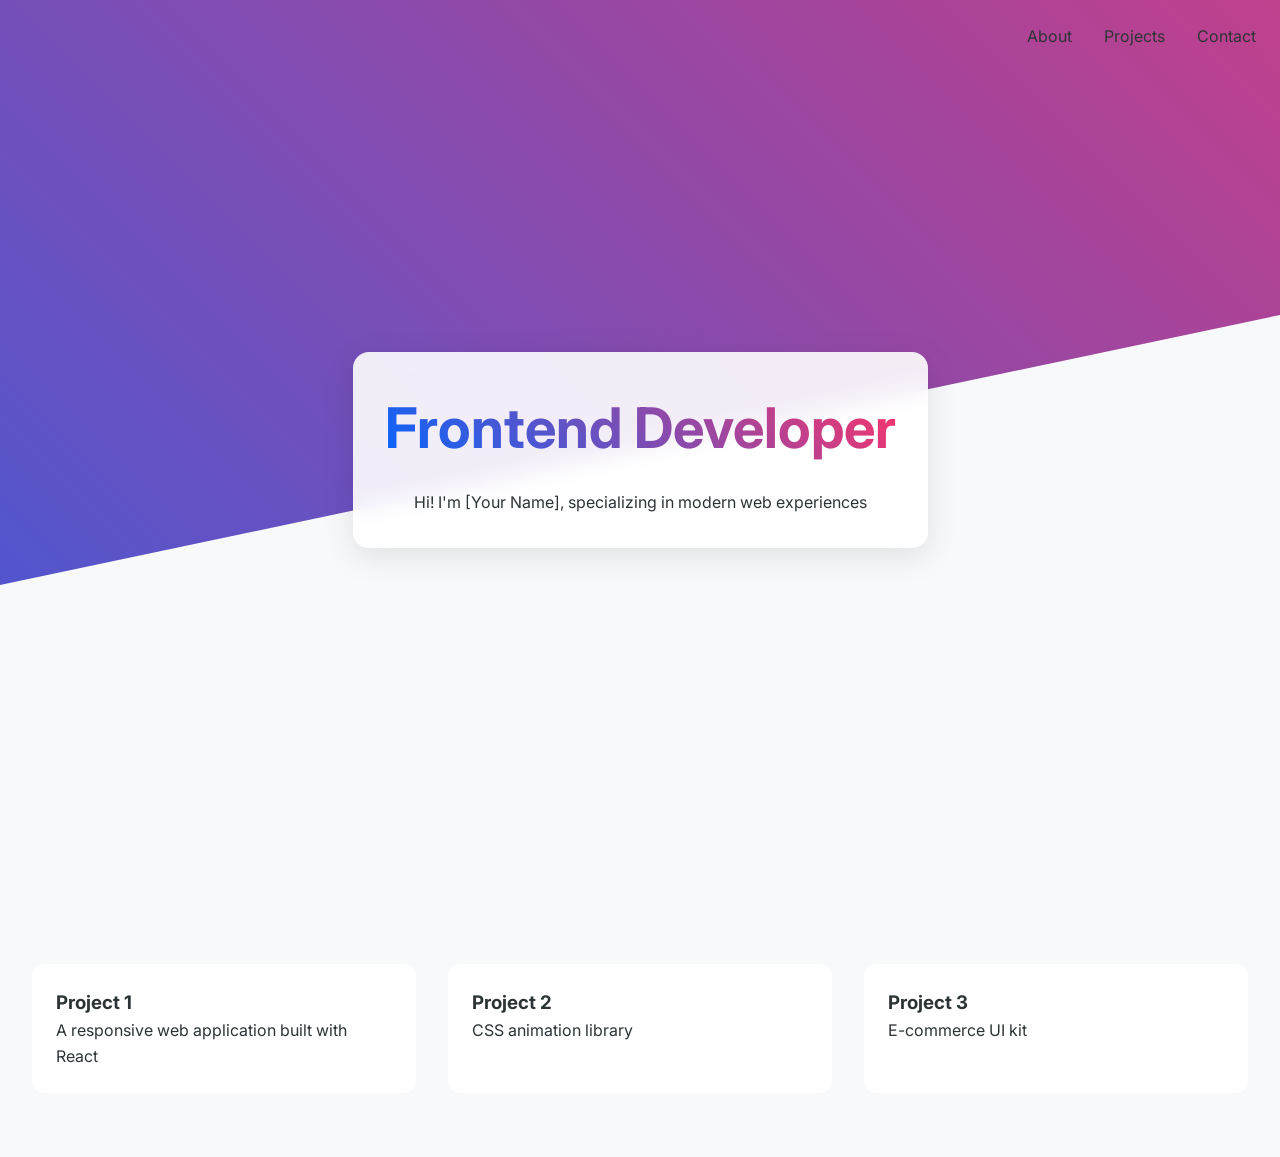
==== index.html @ eced7501 "feat: initial branch commit" ====
<!DOCTYPE html>
<html lang="en">
<head>
    <meta charset="UTF-8">
    <meta name="viewport" content="width=device-width, initial-scale=1.0">
    <title>Your Name | Frontend Developer</title>
    <link rel="preconnect" href="https://fonts.googleapis.com">
    <link rel="preconnect" href="https://fonts.gstatic.com" crossorigin>
    <link href="https://fonts.googleapis.com/css2?family=Inter:wght@400;600;800&display=swap" rel="stylesheet">
    <style>
        /* Custom Properties */
        :root {
            --primary: #0066ff;
            --secondary: #ff3366;
            --background: #f8f9fa;
            --text: #2d3436;
        }

        * {
            margin: 0;
            padding: 0;
            box-sizing: border-box;
        }

        body {
            font-family: 'Inter', sans-serif;
            line-height: 1.6;
            background: var(--background);
            color: var(--text);
            overflow-x: hidden;
        }

        /* Hero Section with Geometric Background */
        .hero {
            height: 100vh;
            display: flex;
            align-items: center;
            justify-content: center;
            position: relative;
            overflow: hidden;
        }

        .hero::before {
            content: '';
            position: absolute;
            width: 200%;
            height: 200%;
            background: linear-gradient(
                45deg,
                var(--primary),
                var(--secondary)
            );
            clip-path: polygon(0 0, 100% 0, 100% 35%, 0 65%);
            z-index: -1;
            animation: rotate 20s linear infinite;
        }

        .hero-content {
            text-align: center;
            padding: 2rem;
            background: rgba(255, 255, 255, 0.9);
            border-radius: 16px;
            backdrop-filter: blur(10px);
            box-shadow: 0 8px 32px rgba(0, 0, 0, 0.1);
            max-width: 600px;
            margin: 0 1rem;
        }

        h1 {
            font-size: 3.5rem;
            margin-bottom: 1rem;
            background: linear-gradient(45deg, var(--primary), var(--secondary));
            -webkit-background-clip: text;
            -webkit-text-fill-color: transparent;
        }

        /* Projects Grid */
        .projects {
            display: grid;
            grid-template-columns: repeat(auto-fit, minmax(300px, 1fr));
            gap: 2rem;
            padding: 4rem 2rem;
        }

        .project-card {
            background: white;
            border-radius: 12px;
            padding: 1.5rem;
            transition: transform 0.3s ease;
            cursor: pointer;
        }

        .project-card:hover {
            transform: translateY(-5px);
        }

        /* Animated Navigation */
        .nav {
            position: fixed;
            top: 0;
            width: 100%;
            padding: 1.5rem;
            display: flex;
            justify-content: flex-end;
            gap: 2rem;
        }

        .nav a {
            text-decoration: none;
            color: var(--text);
            position: relative;
        }

        .nav a::after {
            content: '';
            position: absolute;
            bottom: -5px;
            left: 0;
            width: 0;
            height: 2px;
            background: var(--primary);
            transition: width 0.3s ease;
        }

        .nav a:hover::after {
            width: 100%;
        }

        @keyframes rotate {
            from { transform: rotate(0deg); }
            to { transform: rotate(360deg); }
        }

        /* Responsive Design */
        @media (max-width: 768px) {
            h1 {
                font-size: 2.5rem;
            }
            
            .projects {
                grid-template-columns: 1fr;
            }
        }
    </style>
</head>
<body>
    <nav class="nav">
        <a href="#about">About</a>
        <a href="#projects">Projects</a>
        <a href="#contact">Contact</a>
    </nav>

    <section class="hero">
        <div class="hero-content">
            <h1>Frontend Developer</h1>
            <p>Hi! I'm [Your Name], specializing in modern web experiences</p>
        </div>
    </section>

    <section id="projects" class="projects">
        <div class="project-card">
            <h3>Project 1</h3>
            <p>A responsive web application built with React</p>
        </div>
        <div class="project-card">
            <h3>Project 2</h3>
            <p>CSS animation library</p>
        </div>
        <div class="project-card">
            <h3>Project 3</h3>
            <p>E-commerce UI kit</p>
        </div>
    </section>

    <script>
        // Add smooth scrolling
        document.querySelectorAll('a[href^="#"]').forEach(anchor => {
            anchor.addEventListener('click', function (e) {
                e.preventDefault();
                document.querySelector(this.getAttribute('href')).scrollIntoView({
                    behavior: 'smooth'
                });
            });
        });

        // Add intersection observer for animation
        const observer = new IntersectionObserver((entries) => {
            entries.forEach(entry => {
                if(entry.isIntersecting) {
                    entry.target.style.opacity = 1;
                    entry.target.style.transform = 'translateY(0)';
                }
            });
        });

        document.querySelectorAll('.project-card').forEach((card) => {
            card.style.opacity = 0;
            card.style.transform = 'translateY(20px)';
            card.style.transition = 'all 0.6s ease';
            observer.observe(card);
        });
    </script>
</body>
</html>
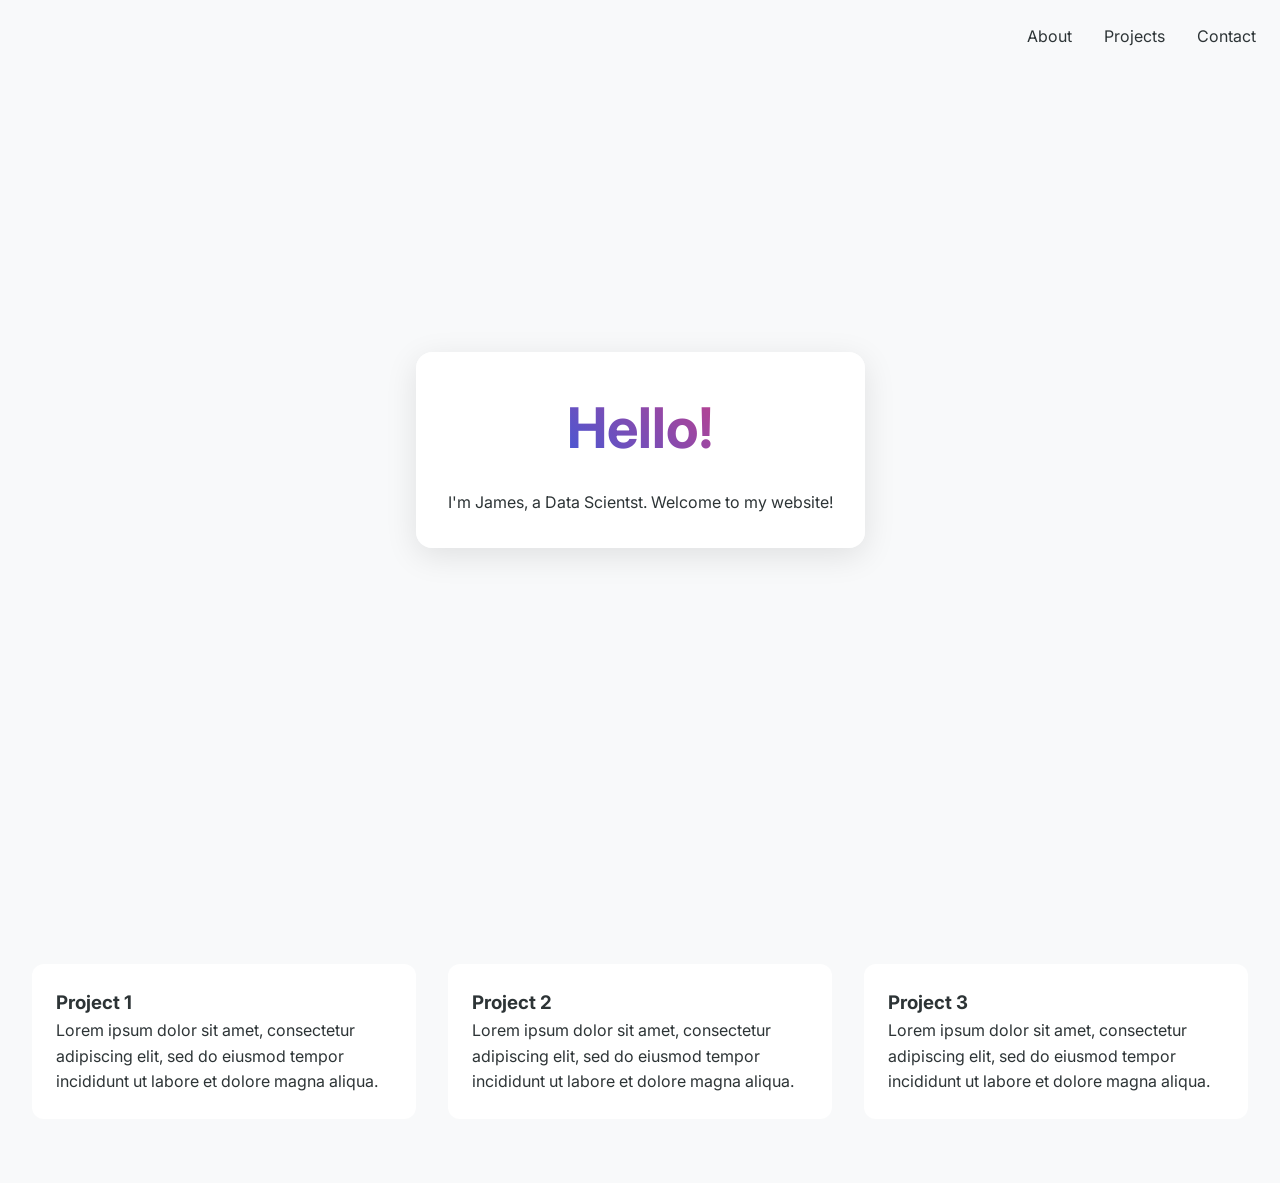
==== commit fe585a01: "feat: remove that ugly CSS spin" ====
--- a/index.html
+++ b/index.html
@@ -3,7 +3,7 @@
 <head>
     <meta charset="UTF-8">
     <meta name="viewport" content="width=device-width, initial-scale=1.0">
-    <title>Your Name | Frontend Developer</title>
+    <title>j1doan</title>
     <link rel="preconnect" href="https://fonts.googleapis.com">
     <link rel="preconnect" href="https://fonts.gstatic.com" crossorigin>
     <link href="https://fonts.googleapis.com/css2?family=Inter:wght@400;600;800&display=swap" rel="stylesheet">
@@ -38,21 +38,6 @@
             justify-content: center;
             position: relative;
             overflow: hidden;
-        }
-
-        .hero::before {
-            content: '';
-            position: absolute;
-            width: 200%;
-            height: 200%;
-            background: linear-gradient(
-                45deg,
-                var(--primary),
-                var(--secondary)
-            );
-            clip-path: polygon(0 0, 100% 0, 100% 35%, 0 65%);
-            z-index: -1;
-            animation: rotate 20s linear infinite;
         }
 
         .hero-content {
@@ -126,11 +111,6 @@
             width: 100%;
         }
 
-        @keyframes rotate {
-            from { transform: rotate(0deg); }
-            to { transform: rotate(360deg); }
-        }
-
         /* Responsive Design */
         @media (max-width: 768px) {
             h1 {
@@ -152,23 +132,23 @@
 
     <section class="hero">
         <div class="hero-content">
-            <h1>Frontend Developer</h1>
-            <p>Hi! I'm [Your Name], specializing in modern web experiences</p>
+            <h1>Hello!</h1>
+            <p>I'm James, a Data Scientst. Welcome to my website!</p>
         </div>
     </section>
 
     <section id="projects" class="projects">
         <div class="project-card">
             <h3>Project 1</h3>
-            <p>A responsive web application built with React</p>
+            <p>Lorem ipsum dolor sit amet, consectetur adipiscing elit, sed do eiusmod tempor incididunt ut labore et dolore magna aliqua.</p>
         </div>
         <div class="project-card">
             <h3>Project 2</h3>
-            <p>CSS animation library</p>
+            <p>Lorem ipsum dolor sit amet, consectetur adipiscing elit, sed do eiusmod tempor incididunt ut labore et dolore magna aliqua.</p>
         </div>
         <div class="project-card">
             <h3>Project 3</h3>
-            <p>E-commerce UI kit</p>
+            <p>Lorem ipsum dolor sit amet, consectetur adipiscing elit, sed do eiusmod tempor incididunt ut labore et dolore magna aliqua.</p>
         </div>
     </section>
 
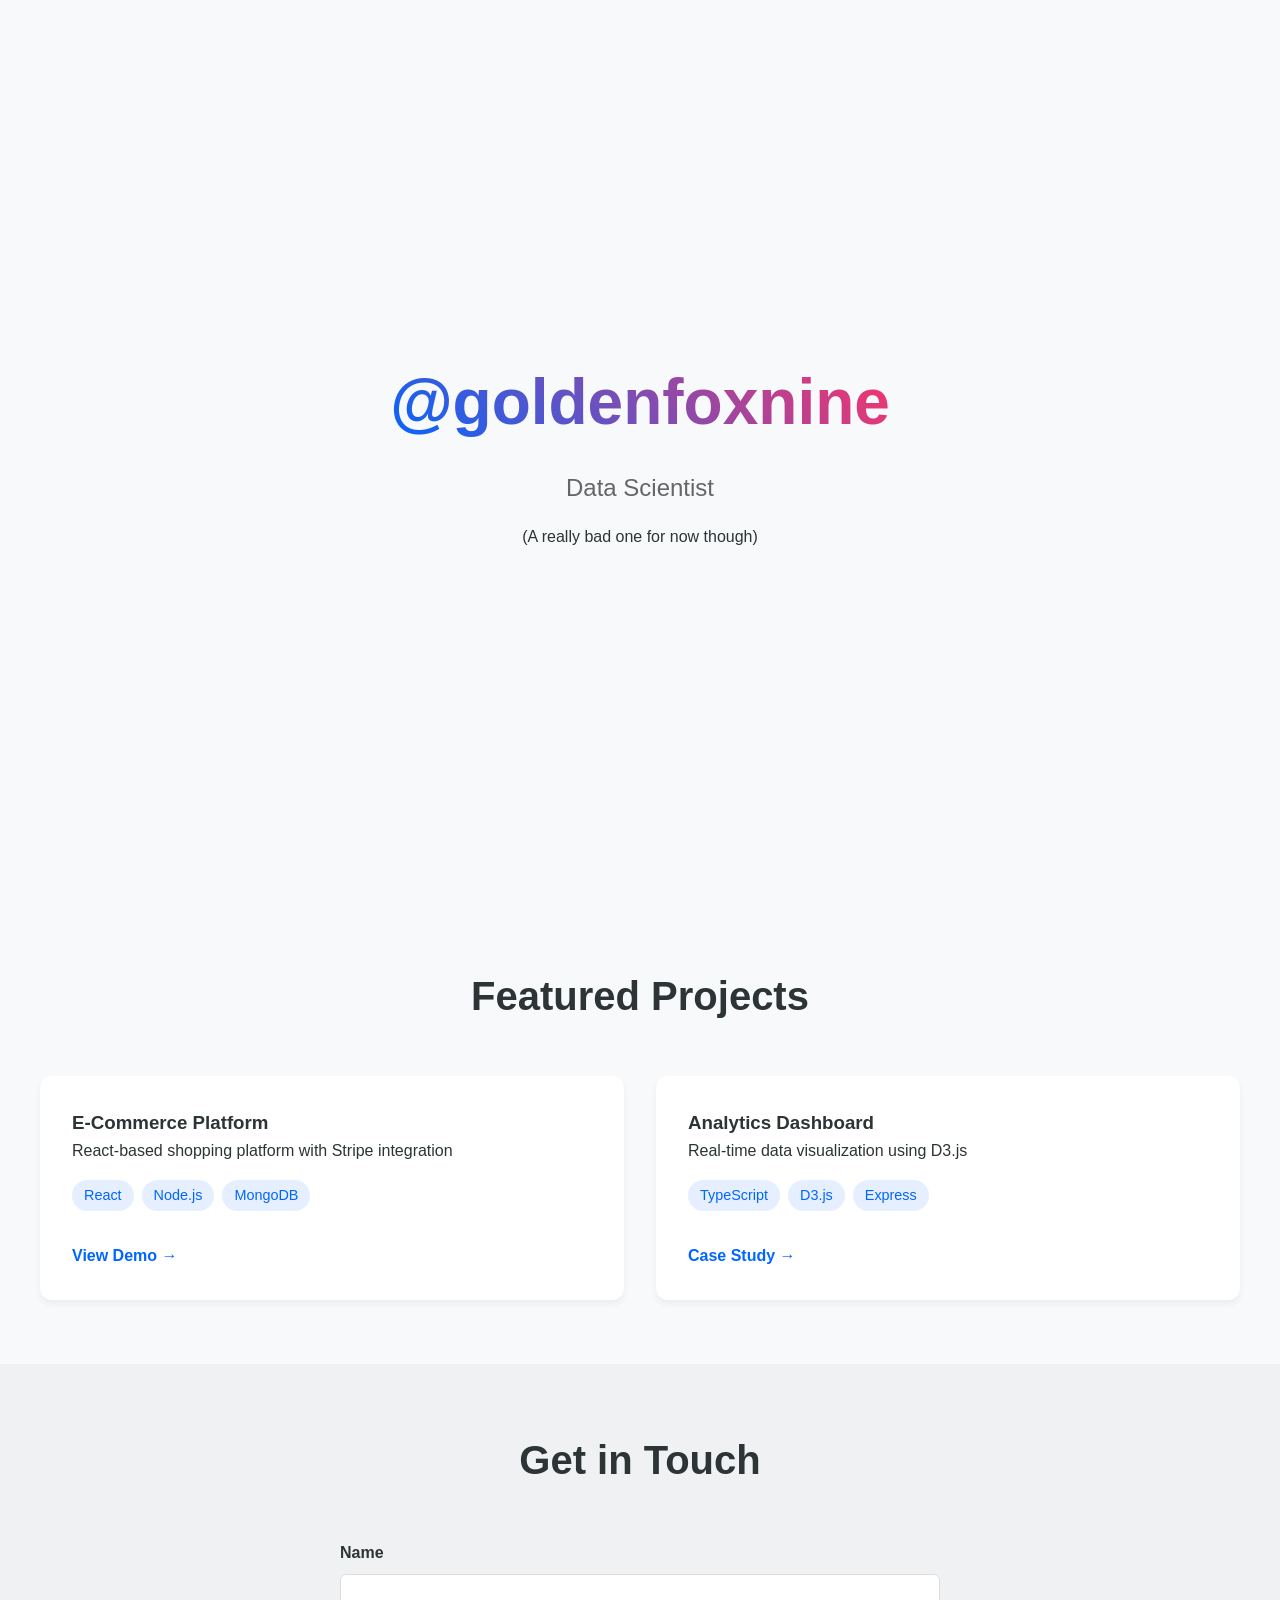
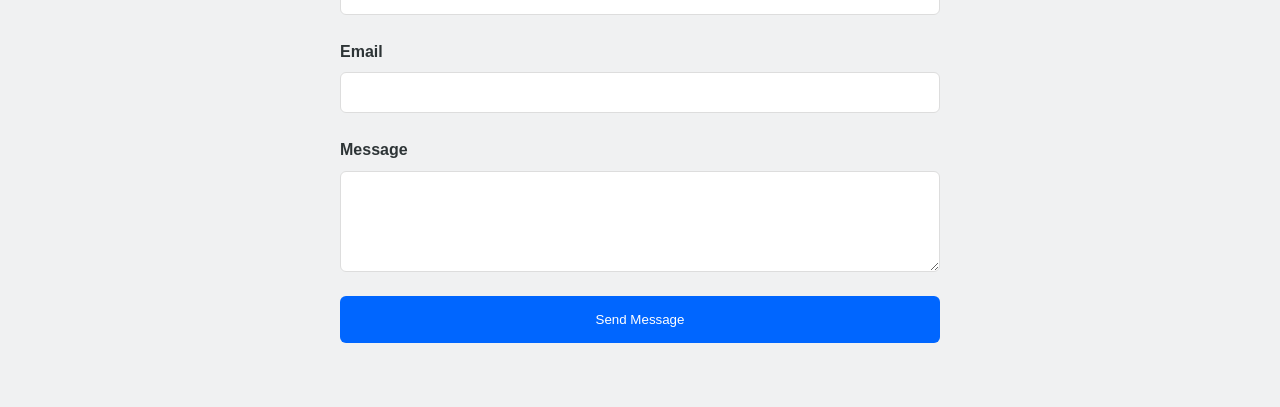
==== commit 6291a4a3: "feat: split html/css/js into different places" ====
--- a/index.html
+++ b/index.html
@@ -3,182 +3,88 @@
 <head>
     <meta charset="UTF-8">
     <meta name="viewport" content="width=device-width, initial-scale=1.0">
-    <title>j1doan</title>
+    <title>192.168.1.1</title>
+    <link rel="stylesheet" href="styles/main.css">
     <link rel="preconnect" href="https://fonts.googleapis.com">
     <link rel="preconnect" href="https://fonts.gstatic.com" crossorigin>
-    <link href="https://fonts.googleapis.com/css2?family=Inter:wght@400;600;800&display=swap" rel="stylesheet">
-    <style>
-        /* Custom Properties */
-        :root {
-            --primary: #0066ff;
-            --secondary: #ff3366;
-            --background: #f8f9fa;
-            --text: #2d3436;
-        }
-
-        * {
-            margin: 0;
-            padding: 0;
-            box-sizing: border-box;
-        }
-
-        body {
-            font-family: 'Inter', sans-serif;
-            line-height: 1.6;
-            background: var(--background);
-            color: var(--text);
-            overflow-x: hidden;
-        }
-
-        /* Hero Section with Geometric Background */
-        .hero {
-            height: 100vh;
-            display: flex;
-            align-items: center;
-            justify-content: center;
-            position: relative;
-            overflow: hidden;
-        }
-
-        .hero-content {
-            text-align: center;
-            padding: 2rem;
-            background: rgba(255, 255, 255, 0.9);
-            border-radius: 16px;
-            backdrop-filter: blur(10px);
-            box-shadow: 0 8px 32px rgba(0, 0, 0, 0.1);
-            max-width: 600px;
-            margin: 0 1rem;
-        }
-
-        h1 {
-            font-size: 3.5rem;
-            margin-bottom: 1rem;
-            background: linear-gradient(45deg, var(--primary), var(--secondary));
-            -webkit-background-clip: text;
-            -webkit-text-fill-color: transparent;
-        }
-
-        /* Projects Grid */
-        .projects {
-            display: grid;
-            grid-template-columns: repeat(auto-fit, minmax(300px, 1fr));
-            gap: 2rem;
-            padding: 4rem 2rem;
-        }
-
-        .project-card {
-            background: white;
-            border-radius: 12px;
-            padding: 1.5rem;
-            transition: transform 0.3s ease;
-            cursor: pointer;
-        }
-
-        .project-card:hover {
-            transform: translateY(-5px);
-        }
-
-        /* Animated Navigation */
-        .nav {
-            position: fixed;
-            top: 0;
-            width: 100%;
-            padding: 1.5rem;
-            display: flex;
-            justify-content: flex-end;
-            gap: 2rem;
-        }
-
-        .nav a {
-            text-decoration: none;
-            color: var(--text);
-            position: relative;
-        }
-
-        .nav a::after {
-            content: '';
-            position: absolute;
-            bottom: -5px;
-            left: 0;
-            width: 0;
-            height: 2px;
-            background: var(--primary);
-            transition: width 0.3s ease;
-        }
-
-        .nav a:hover::after {
-            width: 100%;
-        }
-
-        /* Responsive Design */
-        @media (max-width: 768px) {
-            h1 {
-                font-size: 2.5rem;
-            }
-            
-            .projects {
-                grid-template-columns: 1fr;
-            }
-        }
-    </style>
+    <link href="https://fonts.googleapis.com/css2?family=Inter:wght@400;600;800&display=swap" rel="stylesheet>
 </head>
 <body>
-    <nav class="nav">
-        <a href="#about">About</a>
-        <a href="#projects">Projects</a>
-        <a href="#contact">Contact</a>
-    </nav>
+    <!-- Hamburger Menu -->
+    <button class="hamburger" aria-label="Main menu" aria-expanded="false">
+        <span></span>
+        <span></span>
+        <span></span>
+    </button>
 
-    <section class="hero">
-        <div class="hero-content">
-            <h1>Hello!</h1>
-            <p>I'm James, a Data Scientst. Welcome to my website!</p>
-        </div>
-    </section>
+    <!-- Sidebar -->
+    <div class="sidebar">
+        <nav class="sidebar-nav">
+            <a href="#about">About</a>
+            <a href="#projects">Projects</a>
+            <a href="#contact">Contact</a>
+        </nav>
+    </div>
 
-    <section id="projects" class="projects">
-        <div class="project-card">
-            <h3>Project 1</h3>
-            <p>Lorem ipsum dolor sit amet, consectetur adipiscing elit, sed do eiusmod tempor incididunt ut labore et dolore magna aliqua.</p>
-        </div>
-        <div class="project-card">
-            <h3>Project 2</h3>
-            <p>Lorem ipsum dolor sit amet, consectetur adipiscing elit, sed do eiusmod tempor incididunt ut labore et dolore magna aliqua.</p>
-        </div>
-        <div class="project-card">
-            <h3>Project 3</h3>
-            <p>Lorem ipsum dolor sit amet, consectetur adipiscing elit, sed do eiusmod tempor incididunt ut labore et dolore magna aliqua.</p>
-        </div>
-    </section>
+    <!-- Main Content -->
+    <main>
+        <section class="hero" id="about">
+            <div class="hero-content">
+                <h1>@goldenfoxnine</h1>
+                <p class="hero-subtitle">Data Scientist</p>
+                <p class="hero-description">(A really bad one for now though)</p>
+            </div>
+        </section>
 
-    <script>
-        // Add smooth scrolling
-        document.querySelectorAll('a[href^="#"]').forEach(anchor => {
-            anchor.addEventListener('click', function (e) {
-                e.preventDefault();
-                document.querySelector(this.getAttribute('href')).scrollIntoView({
-                    behavior: 'smooth'
-                });
-            });
-        });
+        <section class="projects" id="projects">
+            <h2 class="section-title">Featured Projects</h2>
+            <div class="projects-grid">
+                <article class="project-card">
+                    <h3>E-Commerce Platform</h3>
+                    <p>React-based shopping platform with Stripe integration</p>
+                    <div class="tech-stack">
+                        <span>React</span>
+                        <span>Node.js</span>
+                        <span>MongoDB</span>
+                    </div>
+                    <a href="#" class="project-link">View Demo →</a>
+                </article>
+                
+                <article class="project-card">
+                    <h3>Analytics Dashboard</h3>
+                    <p>Real-time data visualization using D3.js</p>
+                    <div class="tech-stack">
+                        <span>TypeScript</span>
+                        <span>D3.js</span>
+                        <span>Express</span>
+                    </div>
+                    <a href="#" class="project-link">Case Study →</a>
+                </article>
+            </div>
+        </section>
 
-        // Add intersection observer for animation
-        const observer = new IntersectionObserver((entries) => {
-            entries.forEach(entry => {
-                if(entry.isIntersecting) {
-                    entry.target.style.opacity = 1;
-                    entry.target.style.transform = 'translateY(0)';
-                }
-            });
-        });
+        <section class="contact" id="contact">
+            <div class="contact-wrapper">
+                <h2 class="section-title">Get in Touch</h2>
+                <form class="contact-form">
+                    <div class="form-group">
+                        <label for="name">Name</label>
+                        <input type="text" id="name" required>
+                    </div>
+                    <div class="form-group">
+                        <label for="email">Email</label>
+                        <input type="email" id="email" required>
+                    </div>
+                    <div class="form-group">
+                        <label for="message">Message</label>
+                        <textarea id="message" rows="5" required></textarea>
+                    </div>
+                    <button type="submit" class="submit-btn">Send Message</button>
+                </form>
+            </div>
+        </section>
+    </main>
 
-        document.querySelectorAll('.project-card').forEach((card) => {
-            card.style.opacity = 0;
-            card.style.transform = 'translateY(20px)';
-            card.style.transition = 'all 0.6s ease';
-            observer.observe(card);
-        });
-    </script>
+    <script src="scripts/app.js"></script>
 </body>
 </html>
--- a/styles/main.css
+++ b/styles/main.css
@@ -0,0 +1,244 @@
+:root {
+    --primary: #0066ff;
+    --secondary: #ff3366;
+    --background: #f8f9fa;
+    --text: #2d3436;
+    --card-bg: #ffffff;
+    --transition: all 0.3s cubic-bezier(0.4, 0, 0.2, 1);
+}
+
+* {
+    margin: 0;
+    padding: 0;
+    box-sizing: border-box;
+}
+
+body {
+    font-family: 'Inter', sans-serif;
+    line-height: 1.6;
+    background: var(--background);
+    color: var(--text);
+    overflow-x: hidden;
+}
+
+/* Hamburger Menu */
+.hamburger {
+    position: fixed;
+    top: 1.5rem;
+    right: 1.5rem;
+    z-index: 1000;
+    cursor: pointer;
+    background: transparent;
+    border: none;
+    display: none;
+    padding: 8px;
+}
+
+.hamburger span {
+    display: block;
+    width: 30px;
+    height: 3px;
+    background: var(--text);
+    margin: 6px 0;
+    transition: var(--transition);
+    border-radius: 2px;
+}
+
+/* Sidebar */
+.sidebar {
+    position: fixed;
+    top: 0;
+    right: -300px;
+    width: 250px;
+    height: 100vh;
+    background: rgba(255, 255, 255, 0.98);
+    backdrop-filter: blur(12px);
+    box-shadow: -2px 0 15px rgba(0, 0, 0, 0.1);
+    transition: var(--transition);
+    z-index: 999;
+    padding: 2rem;
+}
+
+.sidebar.active {
+    right: 0;
+}
+
+.sidebar-nav {
+    display: flex;
+    flex-direction: column;
+    gap: 2rem;
+    margin-top: 5rem;
+}
+
+.sidebar-nav a {
+    text-decoration: none;
+    color: var(--text);
+    font-size: 1.25rem;
+    transition: var(--transition);
+    padding: 8px 0;
+}
+
+.sidebar-nav a:hover {
+    color: var(--primary);
+    transform: translateX(8px);
+}
+
+/* Hamburger Animation */
+.hamburger.active span:first-child {
+    transform: rotate(-45deg) translate(-5px, 7px);
+}
+
+.hamburger.active span:nth-child(2) {
+    opacity: 0;
+}
+
+.hamburger.active span:last-child {
+    transform: rotate(45deg) translate(-5px, -7px);
+}
+
+/* Hero Section */
+.hero {
+    height: 100vh;
+    display: flex;
+    align-items: center;
+    justify-content: center;
+    padding: 2rem;
+    text-align: center;
+}
+
+.hero-content {
+    max-width: 800px;
+}
+
+.hero h1 {
+    font-size: 4rem;
+    margin-bottom: 1rem;
+    background: linear-gradient(45deg, var(--primary), var(--secondary));
+    -webkit-background-clip: text;
+    -webkit-text-fill-color: transparent;
+}
+
+.hero-subtitle {
+    font-size: 1.5rem;
+    color: #666;
+    margin-bottom: 1rem;
+}
+
+/* Projects Section */
+.projects {
+    padding: 4rem 2rem;
+}
+
+.section-title {
+    text-align: center;
+    font-size: 2.5rem;
+    margin-bottom: 3rem;
+}
+
+.projects-grid {
+    display: grid;
+    grid-template-columns: repeat(auto-fit, minmax(300px, 1fr));
+    gap: 2rem;
+    max-width: 1200px;
+    margin: 0 auto;
+}
+
+.project-card {
+    background: var(--card-bg);
+    border-radius: 12px;
+    padding: 2rem;
+    box-shadow: 0 4px 6px rgba(0, 0, 0, 0.05);
+    transition: var(--transition);
+}
+
+.project-card:hover {
+    transform: translateY(-5px);
+    box-shadow: 0 8px 12px rgba(0, 0, 0, 0.1);
+}
+
+.tech-stack {
+    display: flex;
+    gap: 0.5rem;
+    flex-wrap: wrap;
+    margin: 1rem 0;
+}
+
+.tech-stack span {
+    background: rgba(0, 102, 255, 0.1);
+    color: var(--primary);
+    padding: 0.25rem 0.75rem;
+    border-radius: 20px;
+    font-size: 0.9rem;
+}
+
+.project-link {
+    display: inline-block;
+    color: var(--primary);
+    text-decoration: none;
+    margin-top: 1rem;
+    font-weight: 600;
+}
+
+/* Contact Section */
+.contact {
+    padding: 4rem 2rem;
+    background: rgba(0, 0, 0, 0.03);
+}
+
+.contact-wrapper {
+    max-width: 600px;
+    margin: 0 auto;
+}
+
+.contact-form {
+    display: flex;
+    flex-direction: column;
+    gap: 1.5rem;
+}
+
+.form-group {
+    display: flex;
+    flex-direction: column;
+    gap: 0.5rem;
+}
+
+.form-group label {
+    font-weight: 600;
+}
+
+.form-group input,
+.form-group textarea {
+    padding: 0.75rem;
+    border: 1px solid #ddd;
+    border-radius: 6px;
+    font-family: inherit;
+}
+
+.submit-btn {
+    background: var(--primary);
+    color: white;
+    padding: 1rem 2rem;
+    border: none;
+    border-radius: 6px;
+    cursor: pointer;
+    transition: var(--transition);
+}
+
+.submit-btn:hover {
+    background: var(--secondary);
+}
+
+/* Responsive Design */
+@media (max-width: 768px) {
+    .hamburger {
+        display: block;
+    }
+
+    .hero h1 {
+        font-size: 2.5rem;
+    }
+
+    .projects-grid {
+        grid-template-columns: 1fr;
+    }
+}
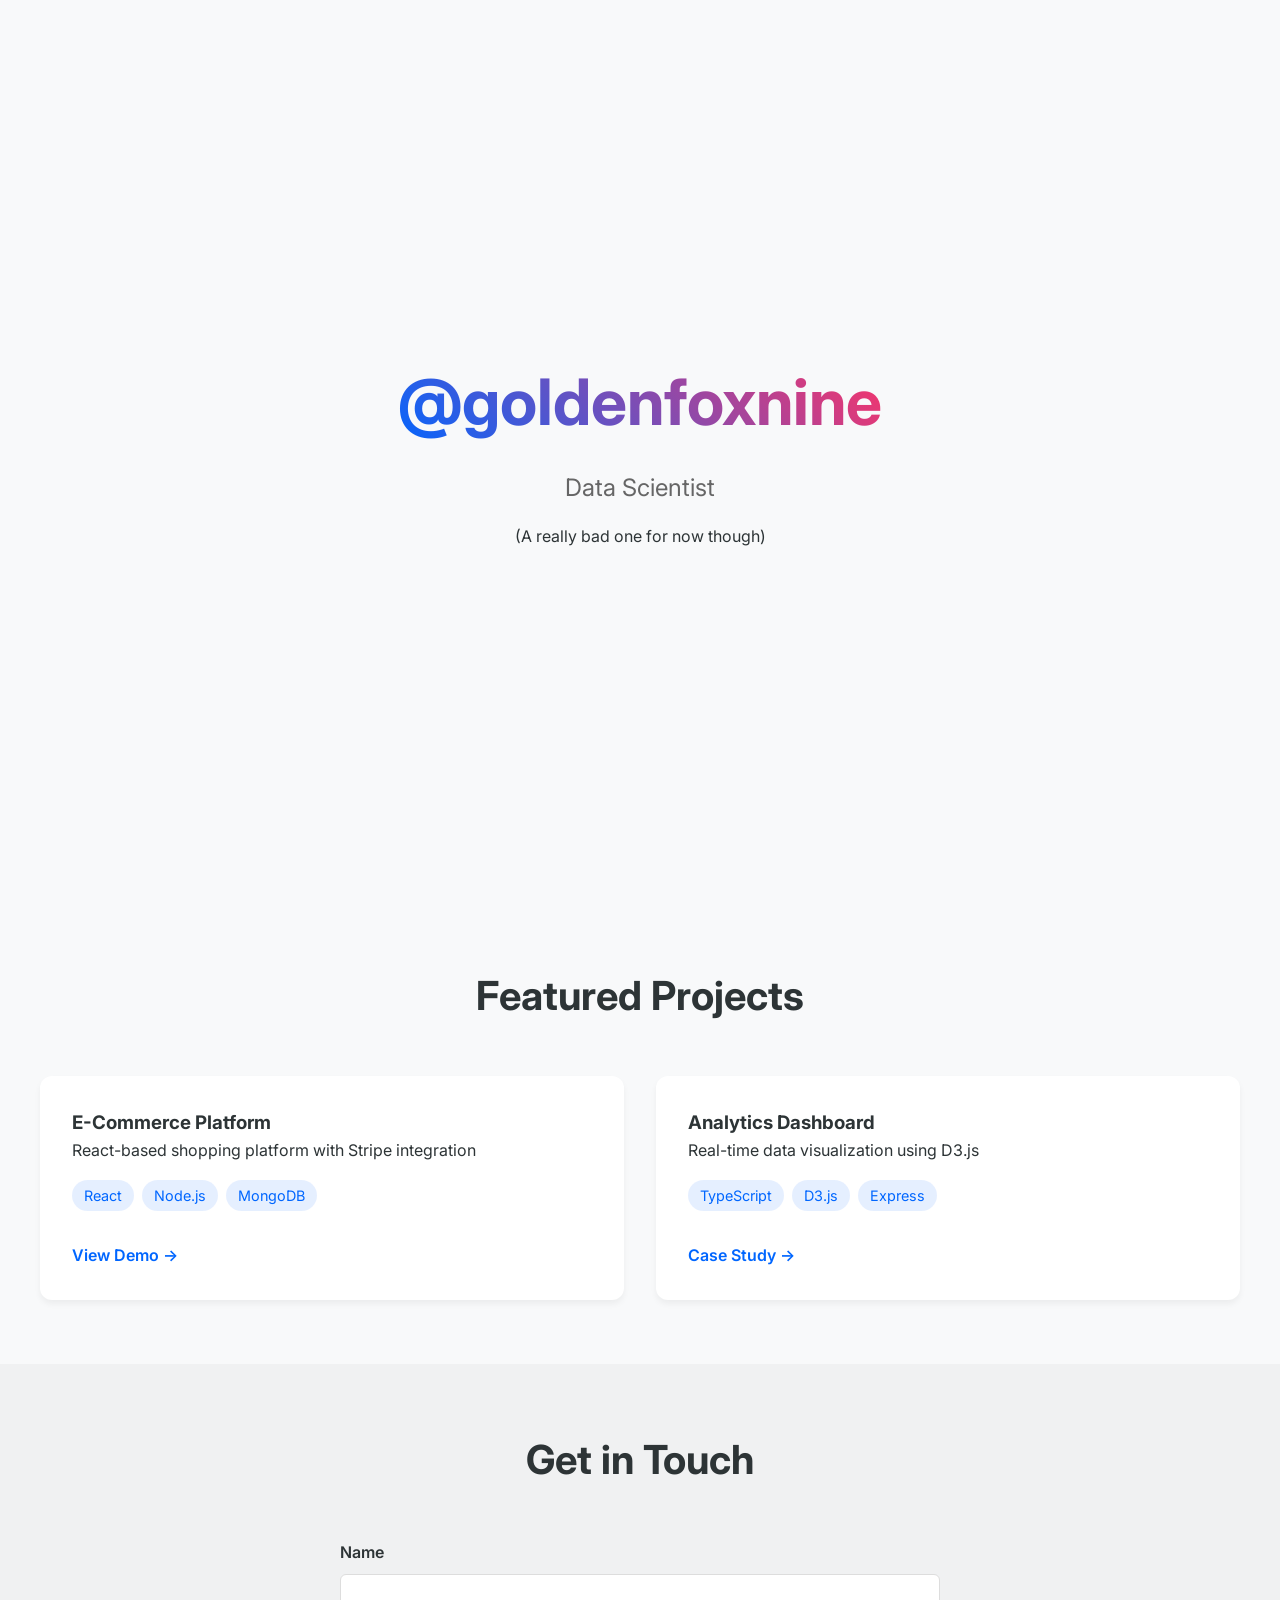
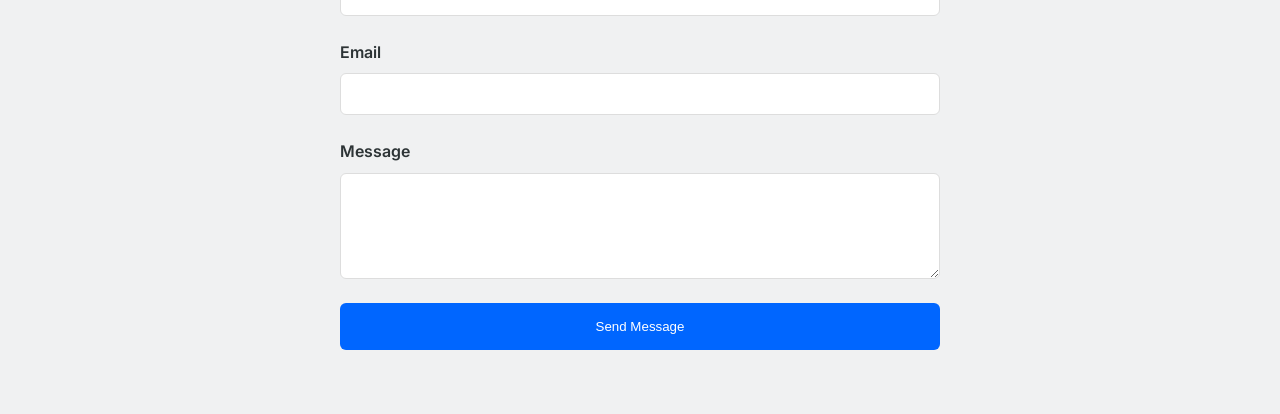
==== commit 64e308d1: "fix: testing hamburger visibility" ====
--- a/index.html
+++ b/index.html
@@ -7,7 +7,7 @@
     <link rel="stylesheet" href="styles/main.css">
     <link rel="preconnect" href="https://fonts.googleapis.com">
     <link rel="preconnect" href="https://fonts.gstatic.com" crossorigin>
-    <link href="https://fonts.googleapis.com/css2?family=Inter:wght@400;600;800&display=swap" rel="stylesheet>
+    <link href="https://fonts.googleapis.com/css2?family=Inter:wght@400;600;800&display=swap" rel="stylesheet">
 </head>
 <body>
     <!-- Hamburger Menu -->
--- a/styles/main.css
+++ b/styles/main.css
@@ -28,8 +28,9 @@
     right: 1.5rem;
     z-index: 1000;
     cursor: pointer;
-    background: transparent;
-    border: none;
+    background: var(--background);
+    border: 2px solid var(--text);
+    border-radius: 4px;
     display: none;
     padding: 8px;
 }
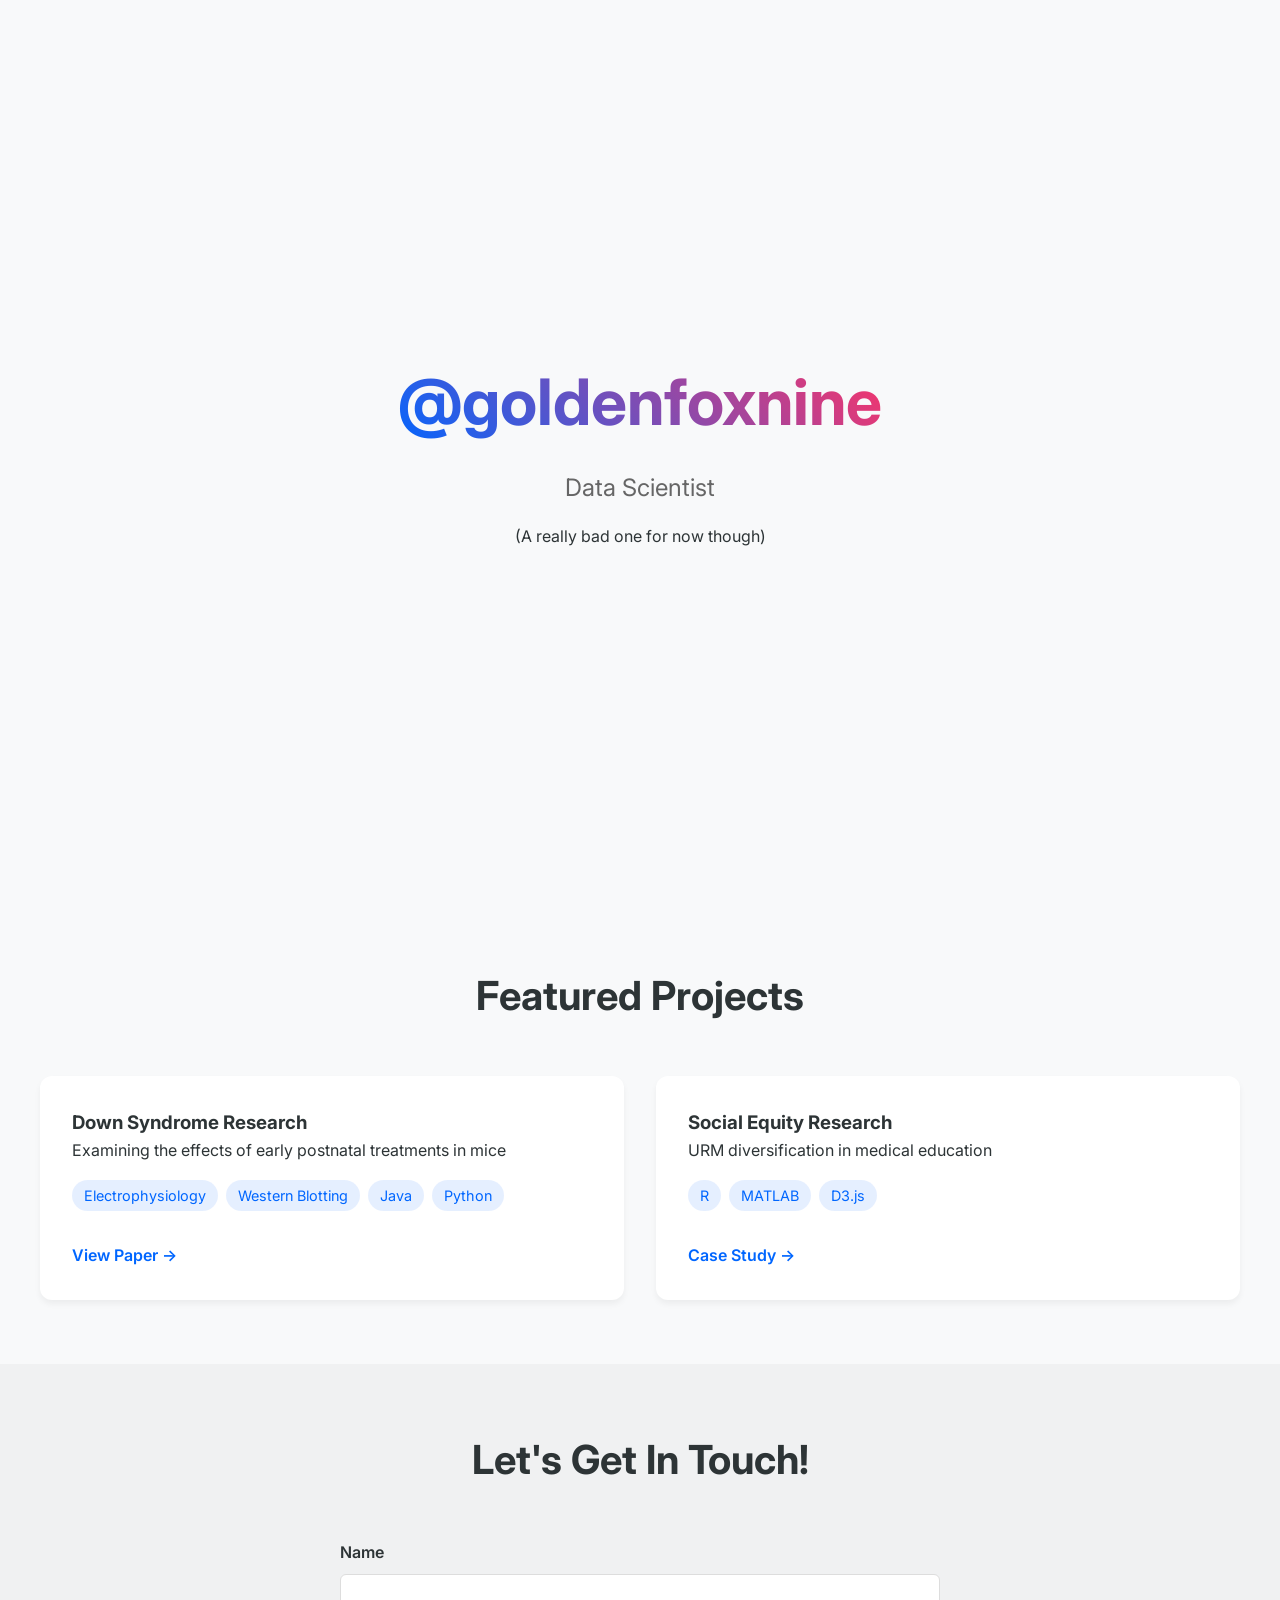
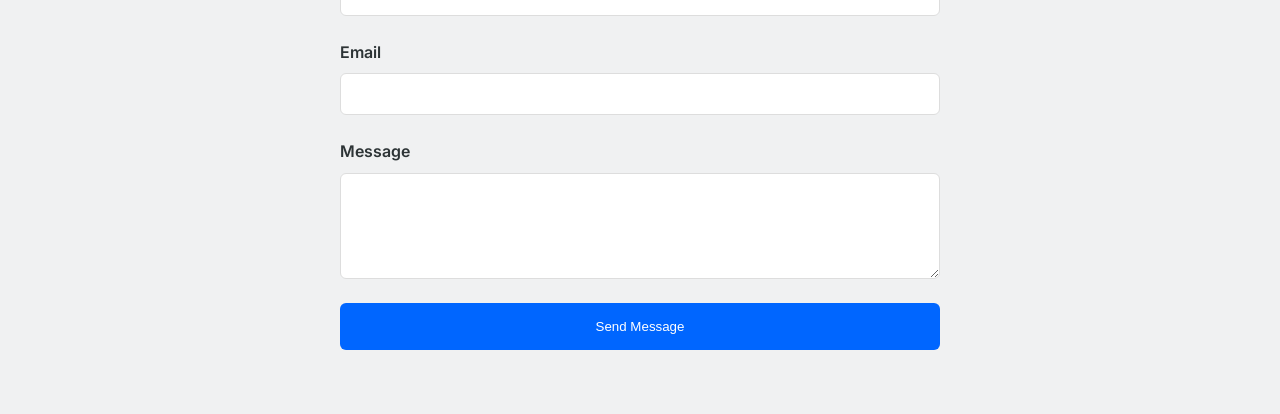
==== commit edad13f4: "fix: remove placeholder projects" ====
--- a/index.html
+++ b/index.html
@@ -3,7 +3,7 @@
 <head>
     <meta charset="UTF-8">
     <meta name="viewport" content="width=device-width, initial-scale=1.0">
-    <title>192.168.1.1</title>
+    <title>localhost</title>
     <link rel="stylesheet" href="styles/main.css">
     <link rel="preconnect" href="https://fonts.googleapis.com">
     <link rel="preconnect" href="https://fonts.gstatic.com" crossorigin>
@@ -40,32 +40,33 @@
             <h2 class="section-title">Featured Projects</h2>
             <div class="projects-grid">
                 <article class="project-card">
-                    <h3>E-Commerce Platform</h3>
-                    <p>React-based shopping platform with Stripe integration</p>
+                    <h3>Down Syndrome Research</h3>
+                    <p>Examining the effects of early postnatal treatments in mice</p>
                     <div class="tech-stack">
-                        <span>React</span>
-                        <span>Node.js</span>
-                        <span>MongoDB</span>
+                        <span>Electrophysiology</span>
+                        <span>Western Blotting</span>
+                        <span>Java</span>
+                        <span>Python</span>
                     </div>
-                    <a href="#" class="project-link">View Demo →</a>
+                    <a href="https://doi.org/10.1016/j.expneurol.2025.115171" target="_blank" class="project-link">View Paper →</a>
                 </article>
                 
                 <article class="project-card">
-                    <h3>Analytics Dashboard</h3>
-                    <p>Real-time data visualization using D3.js</p>
+                    <h3>Social Equity Research</h3>
+                    <p>URM diversification in medical education</p>
                     <div class="tech-stack">
-                        <span>TypeScript</span>
+                        <span>R</span>
+                        <span>MATLAB</span>
                         <span>D3.js</span>
-                        <span>Express</span>
                     </div>
-                    <a href="#" class="project-link">Case Study →</a>
+                    <a href="https://doi.org/10.1002/ase.2344" target="_blank" class="project-link">Case Study →</a>
                 </article>
             </div>
         </section>
 
         <section class="contact" id="contact">
             <div class="contact-wrapper">
-                <h2 class="section-title">Get in Touch</h2>
+                <h2 class="section-title">Let's Get In Touch!</h2>
                 <form class="contact-form">
                     <div class="form-group">
                         <label for="name">Name</label>
--- a/styles/main.css
+++ b/styles/main.css
@@ -28,8 +28,9 @@
     right: 1.5rem;
     z-index: 1000;
     cursor: pointer;
-    background: var(--background);
-    border: 2px solid var(--text);
+    background: transparent; /* Remove background */
+    border: none; /* Remove border */
+    box-shadow: none; /* Remove shadow if present */
     border-radius: 4px;
     display: none;
     padding: 8px;
@@ -39,7 +40,7 @@
     display: block;
     width: 30px;
     height: 3px;
-    background: var(--text);
+    background: var(--text); /* Use text color to display lines */
     margin: 6px 0;
     transition: var(--transition);
     border-radius: 2px;
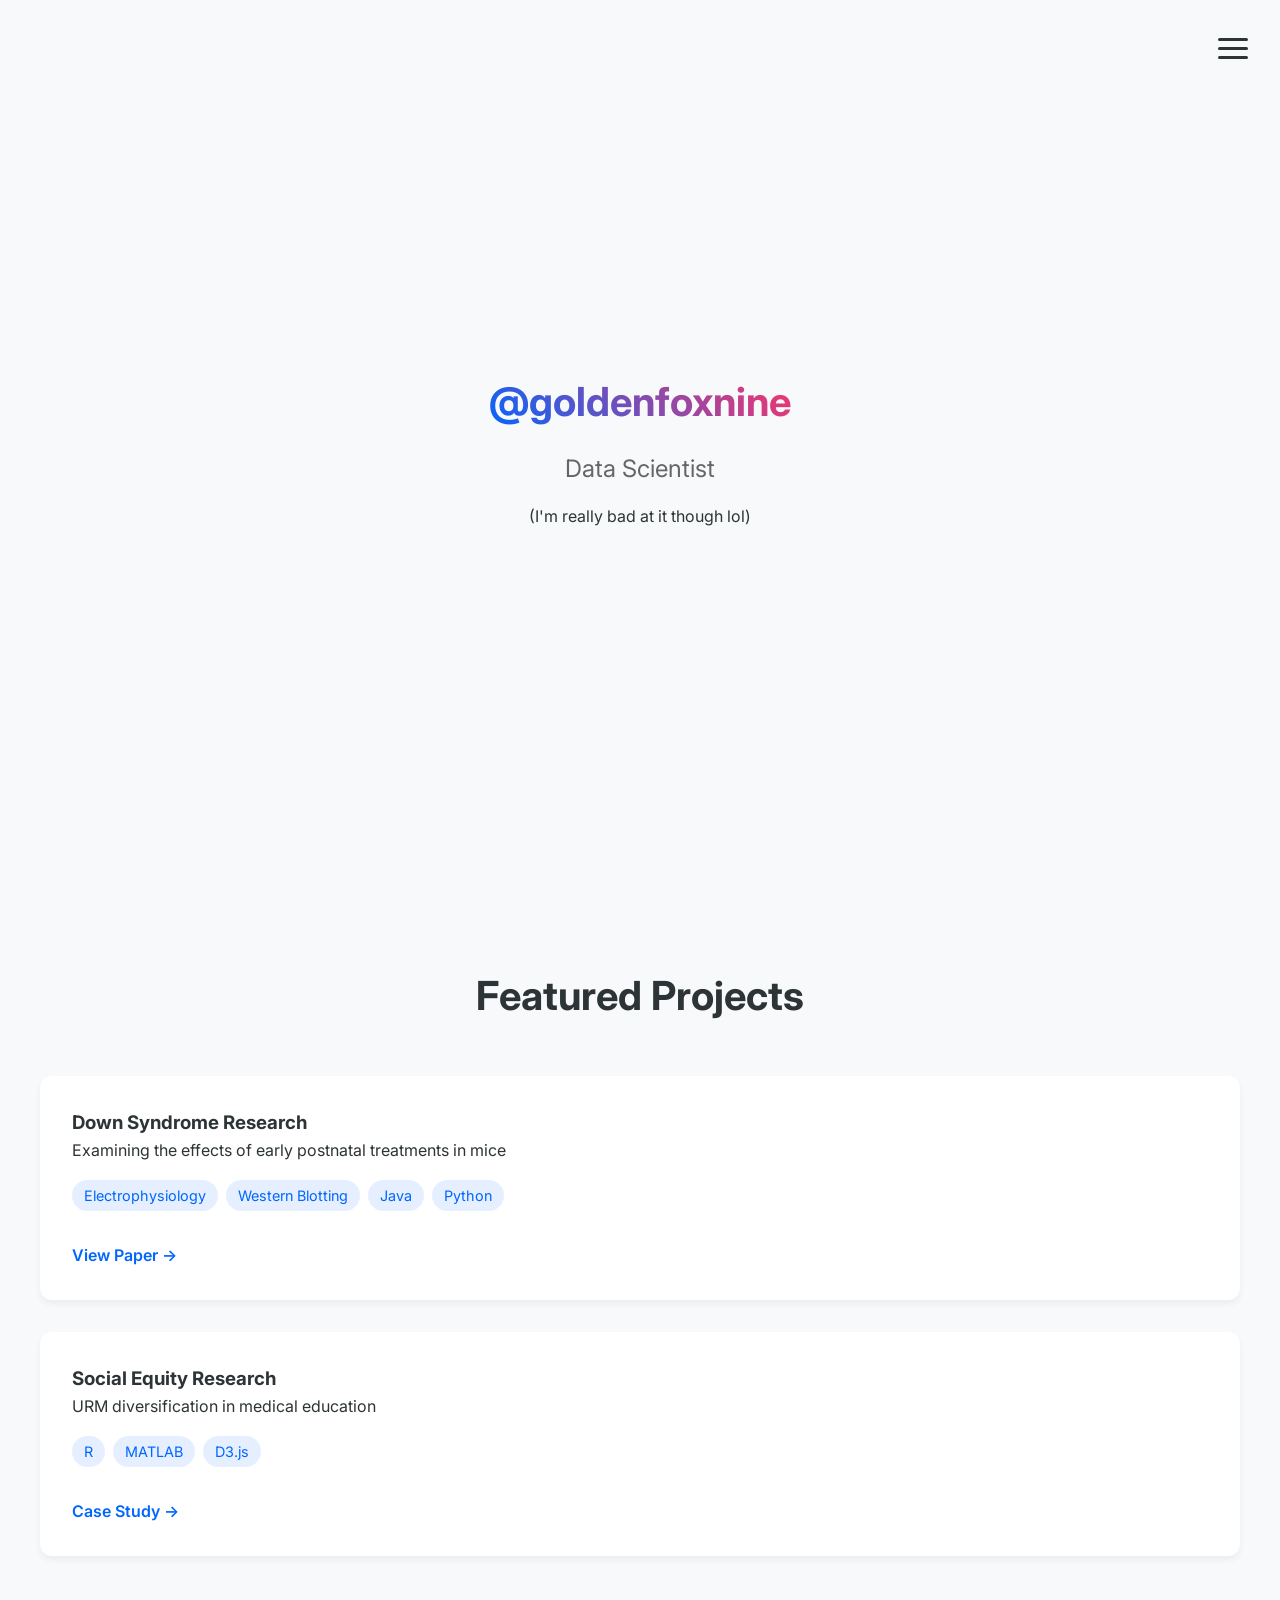
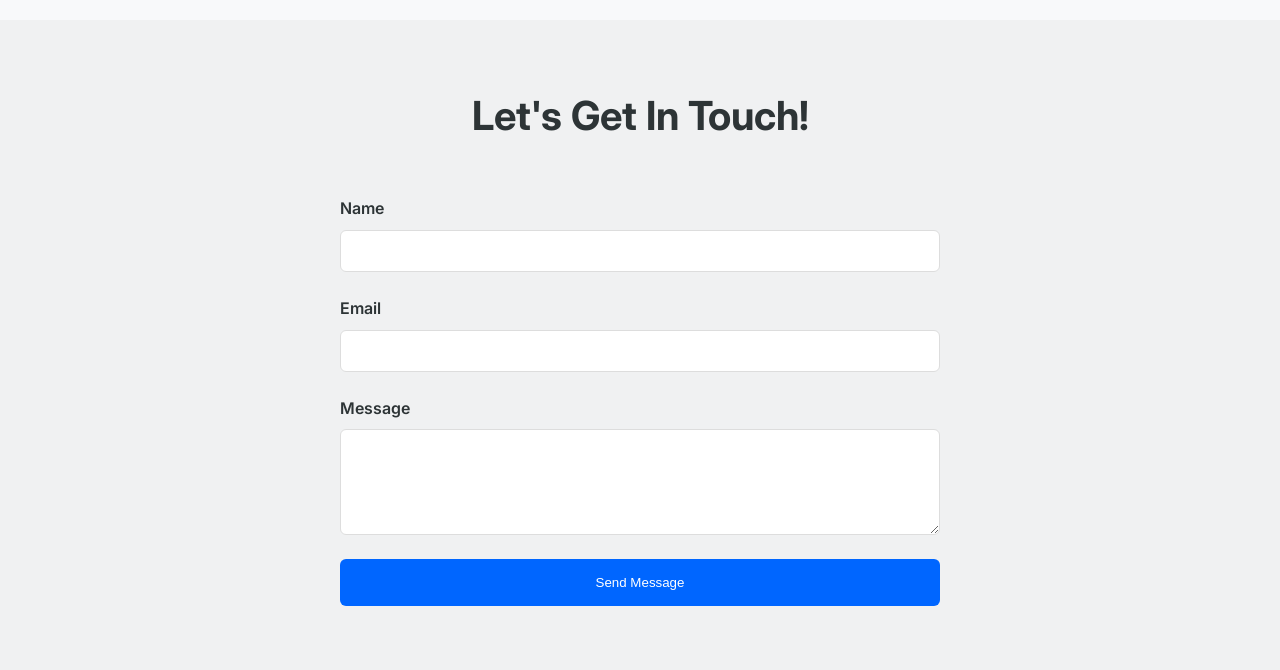
==== commit 46179d6d: "style: update flavor text" ====
--- a/index.html
+++ b/index.html
@@ -32,7 +32,7 @@
             <div class="hero-content">
                 <h1>@goldenfoxnine</h1>
                 <p class="hero-subtitle">Data Scientist</p>
-                <p class="hero-description">(A really bad one for now though)</p>
+                <p class="hero-description">(I'm really bad at it though lol)</p>
             </div>
         </section>
 
--- a/styles/main.css
+++ b/styles/main.css
@@ -230,17 +230,14 @@
     background: var(--secondary);
 }
 
-/* Responsive Design */
-@media (max-width: 768px) {
-    .hamburger {
+.hamburger {
         display: block;
     }
 
-    .hero h1 {
+.hero h1 {
         font-size: 2.5rem;
     }
 
-    .projects-grid {
+.projects-grid {
         grid-template-columns: 1fr;
-    }
-}+    }
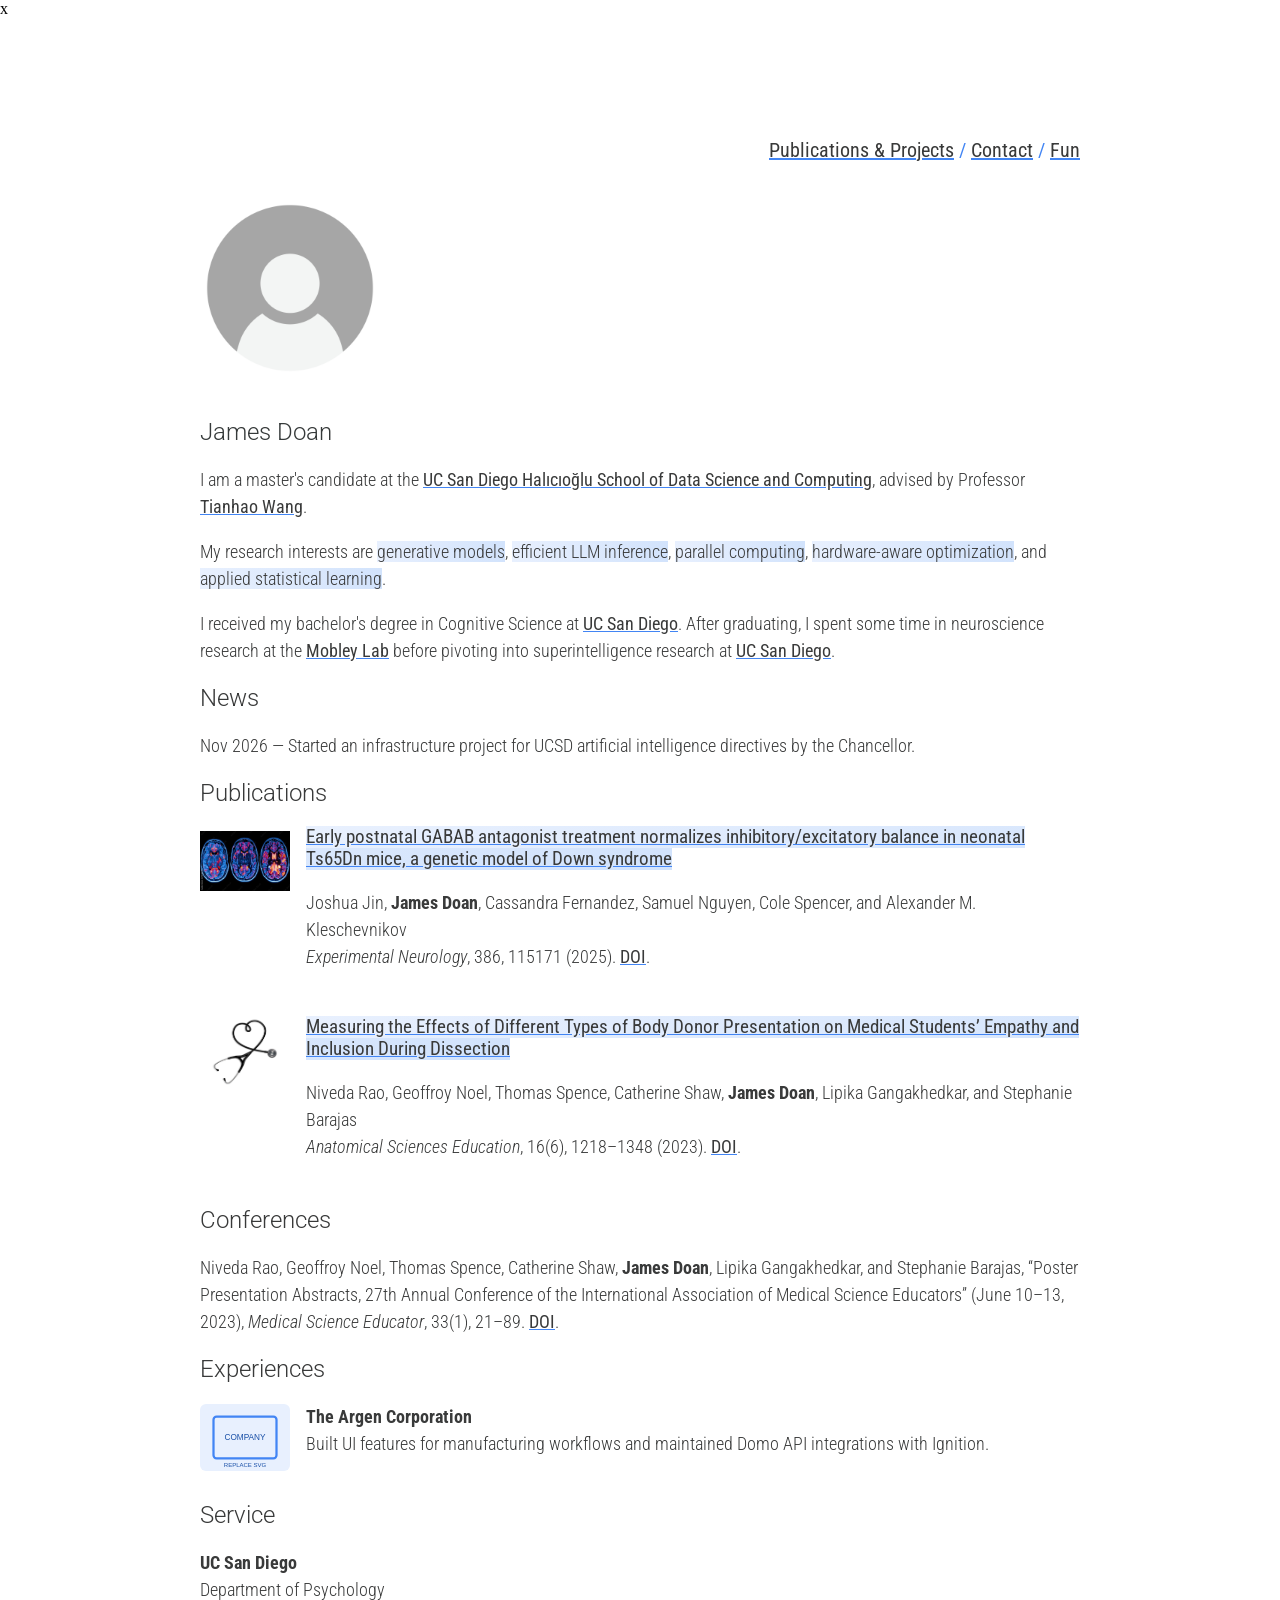
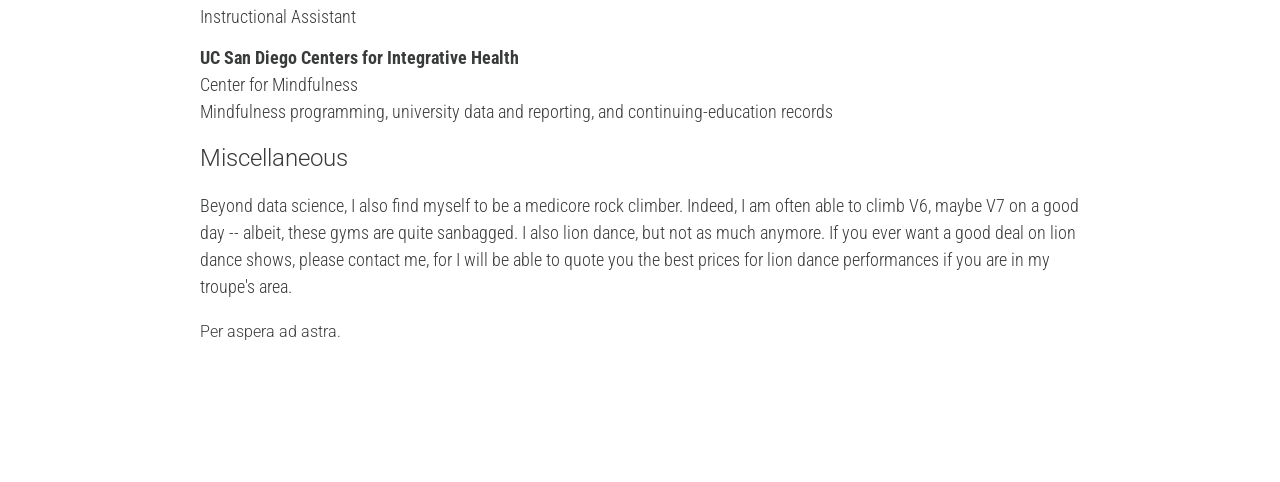
==== commit b4874e73: "Inital commit" ====
--- a/index.html
+++ b/index.html
@@ -1,91 +1,103 @@
-<!DOCTYPE html>
+x<!DOCTYPE html>
 <html lang="en">
 <head>
-    <meta charset="UTF-8">
-    <meta name="viewport" content="width=device-width, initial-scale=1.0">
-    <title>localhost</title>
-    <link rel="stylesheet" href="styles/main.css">
-    <link rel="preconnect" href="https://fonts.googleapis.com">
-    <link rel="preconnect" href="https://fonts.gstatic.com" crossorigin>
-    <link href="https://fonts.googleapis.com/css2?family=Inter:wght@400;600;800&display=swap" rel="stylesheet">
+  <meta charset="utf-8">
+  <meta name="viewport" content="width=device-width, initial-scale=1">
+  <title>James Doan</title>
+  <link href="https://fonts.googleapis.com/css2?family=Roboto:ital,wght@0,100;0,300;0,400;0,500;0,700;0,900;1,100;1,300;1,400;1,500;1,700;1,900&display=swap" rel="stylesheet">
+  <link href="https://fonts.googleapis.com/css2?family=Roboto+Condensed:ital,wght@0,100;0,300;0,400;0,700;1,300;1,400;1,700&display=swap" rel="stylesheet">
+  <link href="style.css" rel="stylesheet">
 </head>
 <body>
-    <!-- Hamburger Menu -->
-    <button class="hamburger" aria-label="Main menu" aria-expanded="false">
-        <span></span>
-        <span></span>
-        <span></span>
-    </button>
+<div class="page-wrap" style="margin:20px 100px;background-color:rgb(255,255,255);padding:100px;color:rgb(57,58,58)">
+  <nav style="font-family:'Roboto Condensed';font-weight:400;text-align:right;margin-bottom:36px;font-size:20px">
+    <a href="pubandproj.html">Publications &amp; Projects</a> <span style="color:#4285f4">/</span>
+    <a href="contact.html">Contact</a> <span style="color:#4285f4">/</span>
+    <a href="fun.html">Fun</a>
+  </nav>
 
-    <!-- Sidebar -->
-    <div class="sidebar">
-        <nav class="sidebar-nav">
-            <a href="#about">About</a>
-            <a href="#projects">Projects</a>
-            <a href="#contact">Contact</a>
-        </nav>
-    </div>
+  <main>
+    <section>
+      <img src="media/mugshot.jpg" alt="Replace with your profile photo" style="width:180px;height:auto;margin-bottom:20px">
+      <h1 style="font-family:'Roboto';font-weight:300;color:rgb(54,58,58)">James Doan</h1>
+      <p style="font-family:'Roboto Condensed';font-weight:300;font-size:18px;line-height:1.5">
+        I am a master's candidate at the <a href="https://hsdsc.ucsd.edu/">UC San Diego Halıcıoğlu School of Data Science and Computing</a>, advised by Professor <a href="https://datascience.ucsd.edu/people/tianhao-wang/">Tianhao Wang</a>.
+      </p>
+      <p style="font-family:'Roboto Condensed';font-weight:300;font-size:18px;line-height:1.5">
+        My research interests are <span style="background:linear-gradient(90deg,#e8f0fe,#d2e3fc)">generative models</span>, <span style="background:linear-gradient(90deg,#e8f0fe,#d2e3fc)">efficient LLM inference</span>, <span style="background:linear-gradient(90deg,#e8f0fe,#d2e3fc)">parallel computing</span>, <span style="background:linear-gradient(90deg,#e8f0fe,#d2e3fc)">hardware-aware optimization</span>, and <span style="background:linear-gradient(90deg,#e8f0fe,#d2e3fc)">applied statistical learning</span>.
+      </p>
+      <p style="font-family:'Roboto Condensed';font-weight:300;font-size:18px;line-height:1.5">
+        I received my bachelor's degree in Cognitive Science at <a href="https://cogsci.ucsd.edu/">UC San Diego</a>. After graduating, I spent some time in neuroscience research at the <a href="https://neurosciences.ucsd.edu/research/labs/mobley/index.html">Mobley Lab</a> before pivoting into superintelligence research at <a href="https://hsdsc.ucsd.edu/">UC San Diego</a>.
+      </p>
+    </section>
 
-    <!-- Main Content -->
-    <main>
-        <section class="hero" id="about">
-            <div class="hero-content">
-                <h1>@goldenfoxnine</h1>
-                <p class="hero-subtitle">Data Scientist</p>
-                <p class="hero-description">(I'm really bad at it though lol)</p>
-            </div>
-        </section>
+    <section>
+      <h2 style="font-family:'Roboto';font-weight:300">News</h2>
+      <p style="font-family:'Roboto Condensed';font-weight:300;font-size:18px;line-height:1.5">Nov 2026 — Started an infrastructure project for UCSD artificial intelligence directives by the Chancellor.</p>
+    </section>
 
-        <section class="projects" id="projects">
-            <h2 class="section-title">Featured Projects</h2>
-            <div class="projects-grid">
-                <article class="project-card">
-                    <h3>Down Syndrome Research</h3>
-                    <p>Examining the effects of early postnatal treatments in mice</p>
-                    <div class="tech-stack">
-                        <span>Electrophysiology</span>
-                        <span>Western Blotting</span>
-                        <span>Java</span>
-                        <span>Python</span>
-                    </div>
-                    <a href="https://doi.org/10.1016/j.expneurol.2025.115171" target="_blank" class="project-link">View Paper →</a>
-                </article>
-                
-                <article class="project-card">
-                    <h3>Social Equity Research</h3>
-                    <p>URM diversification in medical education</p>
-                    <div class="tech-stack">
-                        <span>R</span>
-                        <span>MATLAB</span>
-                        <span>D3.js</span>
-                    </div>
-                    <a href="https://doi.org/10.1002/ase.2344" target="_blank" class="project-link">Case Study →</a>
-                </article>
-            </div>
-        </section>
+    <section>
+      <h2 style="font-family:'Roboto';font-weight:300">Publications</h2>
+      <article class="media-entry">
+        <img src="media/publications/jin.jpg">
+        <div>
+          <h3 style="font-family:'Roboto Condensed';font-weight:400"><a href="https://www.sciencedirect.com/science/article/pii/S0014488625000354"><span style="background:linear-gradient(90deg,#e8f0fe,#d2e3fc)">Early postnatal GABAB antagonist treatment normalizes inhibitory/excitatory balance in neonatal Ts65Dn mice, a genetic model of Down syndrome</span></a></h3>
+          <p style="font-family:'Roboto Condensed';font-weight:300;font-size:18px;line-height:1.5">Joshua Jin, <strong>James Doan</strong>, Cassandra Fernandez, Samuel Nguyen, Cole Spencer, and Alexander M. Kleschevnikov<br><em>Experimental Neurology</em>, 386, 115171 (2025). <a href="https://doi.org/10.1016/j.expneurol.2025.115171">DOI</a>.</p>
+        </div>
+      </article>
+      <article class="media-entry">
+        <img src="media/publications/rao.jpg">
+        <div>
+          <h3 style="font-family:'Roboto Condensed';font-weight:400"><a href="https://anatomypubs.onlinelibrary.wiley.com/doi/abs/10.1002/ase.2344"><span style="background:linear-gradient(90deg,#e8f0fe,#d2e3fc)">Measuring the Effects of Different Types of Body Donor Presentation on Medical Students’ Empathy and Inclusion During Dissection</span></a></h3>
+          <p style="font-family:'Roboto Condensed';font-weight:300;font-size:18px;line-height:1.5">Niveda Rao, Geoffroy Noel, Thomas Spence, Catherine Shaw, <strong>James Doan</strong>, Lipika Gangakhedkar, and Stephanie Barajas<br><em>Anatomical Sciences Education</em>, 16(6), 1218–1348 (2023). <a href="https://doi.org/10.1002/ase.2344">DOI</a>.</p>
+        </div>
+      </article>
+    </section>
 
-        <section class="contact" id="contact">
-            <div class="contact-wrapper">
-                <h2 class="section-title">Let's Get In Touch!</h2>
-                <form class="contact-form">
-                    <div class="form-group">
-                        <label for="name">Name</label>
-                        <input type="text" id="name" required>
-                    </div>
-                    <div class="form-group">
-                        <label for="email">Email</label>
-                        <input type="email" id="email" required>
-                    </div>
-                    <div class="form-group">
-                        <label for="message">Message</label>
-                        <textarea id="message" rows="5" required></textarea>
-                    </div>
-                    <button type="submit" class="submit-btn">Send Message</button>
-                </form>
-            </div>
-        </section>
-    </main>
+    <section>
+      <h2 style="font-family:'Roboto';font-weight:300">Conferences</h2>
+      <p style="font-family:'Roboto Condensed';font-weight:300;font-size:18px;line-height:1.5;margin:0 0 14px">
+        Niveda Rao, Geoffroy Noel, Thomas Spence, Catherine Shaw, <strong>James Doan</strong>, Lipika Gangakhedkar, and Stephanie Barajas, “Poster Presentation Abstracts, 27th Annual Conference of the International Association of Medical Science Educators” (June 10–13, 2023), <em>Medical Science Educator</em>, 33(1), 21–89. <a href="https://doi.org/10.1007/s40670-024-01980-7">DOI</a>.
+      </p>
+    </section>
 
-    <script src="scripts/app.js"></script>
+    <section>
+      <h2 style="font-family:'Roboto';font-weight:300">Experiences</h2>
+      <div class="media-entry">
+        <img src="media/companies/argen.svg">
+        <div>
+          <p style="font-family:'Roboto Condensed';font-weight:300;font-size:18px;line-height:1.5;margin:0">
+            <strong>The Argen Corporation</strong>
+            <br>Built UI features for manufacturing workflows and maintained Domo API integrations with Ignition.
+          </p>
+        </div>
+      </div>
+    </section>
+
+    <section>
+      <h2 style="font-family:'Roboto';font-weight:300">Service</h2>
+      <p style="font-family:'Roboto Condensed';font-weight:300;font-size:18px;line-height:1.5;margin:0 0 14px">
+        <strong>UC San Diego</strong>
+        <br>Department of Psychology
+        <br>Instructional Assistant
+      </p>
+      <p style="font-family:'Roboto Condensed';font-weight:300;font-size:18px;line-height:1.5;margin:0 0 14px">
+        <strong>UC San Diego Centers for Integrative Health</strong>
+        <br>Center for Mindfulness
+        <br>Mindfulness programming, university data and reporting, and continuing-education records
+      </p>
+    </section>
+
+    <section>
+      <h2 style="font-family:'Roboto';font-weight:300">Miscellaneous</h2>
+      <p style="font-family:'Roboto Condensed';font-weight:300;font-size:18px;line-height:1.5">Beyond data science, I also find myself to be a medicore rock climber. Indeed, I am often able to climb V6, maybe V7 on a good day -- albeit, these gyms are quite sanbagged. I also lion dance, but not as much anymore. If you ever want a good deal on lion dance shows, please contact me, for I will be able to quote you the best prices for lion dance performances if you are in my troupe's area.</p>
+    </section>
+
+      <section>
+      <h4 style="font-family:'Roboto';font-weight:300">Per aspera ad astra.</h4>
+    </section>
+
+  </main>
+</div>
 </body>
-</html>+</html>
--- a/style.css
+++ b/style.css
@@ -0,0 +1,95 @@
+/* Shared base styles for the personal site. */
+
+body {
+  margin: 0;
+}
+
+a:link, a:visited {
+  color: rgb(57, 58, 58);
+  -webkit-text-decoration-color: #4285f4; /* safari still uses vendor prefix */
+  text-decoration-color: #4285f4;
+  font-weight: 400;
+}
+
+img, iframe {
+  max-width: 100%;
+}
+
+.media-entry {
+  display: flex;
+  align-items: flex-start;
+  gap: 16px;
+  margin-bottom: 28px;
+}
+
+.media-entry img {
+  width: 90px;
+  height: 70px;
+  flex: 0 0 90px;
+  object-fit: contain;
+}
+
+.media-entry > div {
+  min-width: 0;
+}
+
+.media-entry h3 {
+  margin-top: 0;
+}
+
+.contact-form {
+  display: grid;
+  gap: 16px;
+  max-width: 600px;
+  font-family: 'Roboto Condensed', sans-serif;
+  font-size: 18px;
+}
+
+.form-group {
+  display: grid;
+  gap: 6px;
+}
+
+.form-group input,
+.form-group textarea {
+  box-sizing: border-box;
+  width: 100%;
+  padding: 10px;
+  border: 1px solid #b8c4d6;
+  border-radius: 4px;
+  font: inherit;
+}
+
+.form-group input:focus,
+.form-group textarea:focus {
+  outline: 2px solid #4285f4;
+  outline-offset: 1px;
+}
+
+.contact-form button {
+  justify-self: start;
+  padding: 10px 18px;
+  border: 0;
+  border-radius: 4px;
+  background: #4285f4;
+  color: white;
+  font: inherit;
+  cursor: pointer;
+}
+
+.honeypot {
+  position: absolute;
+  left: -10000px;
+  width: 1px;
+  height: 1px;
+  overflow: hidden;
+}
+
+/* Mobile fallback: the fixed 100px side padding and floated columns used on
+   desktop overflow small screens, so relax them below 700px. Desktop is untouched. */
+@media (max-width: 700px) {
+  .page-wrap {
+    margin: 0 !important;
+    padding: 24px !important;
+  }
+}
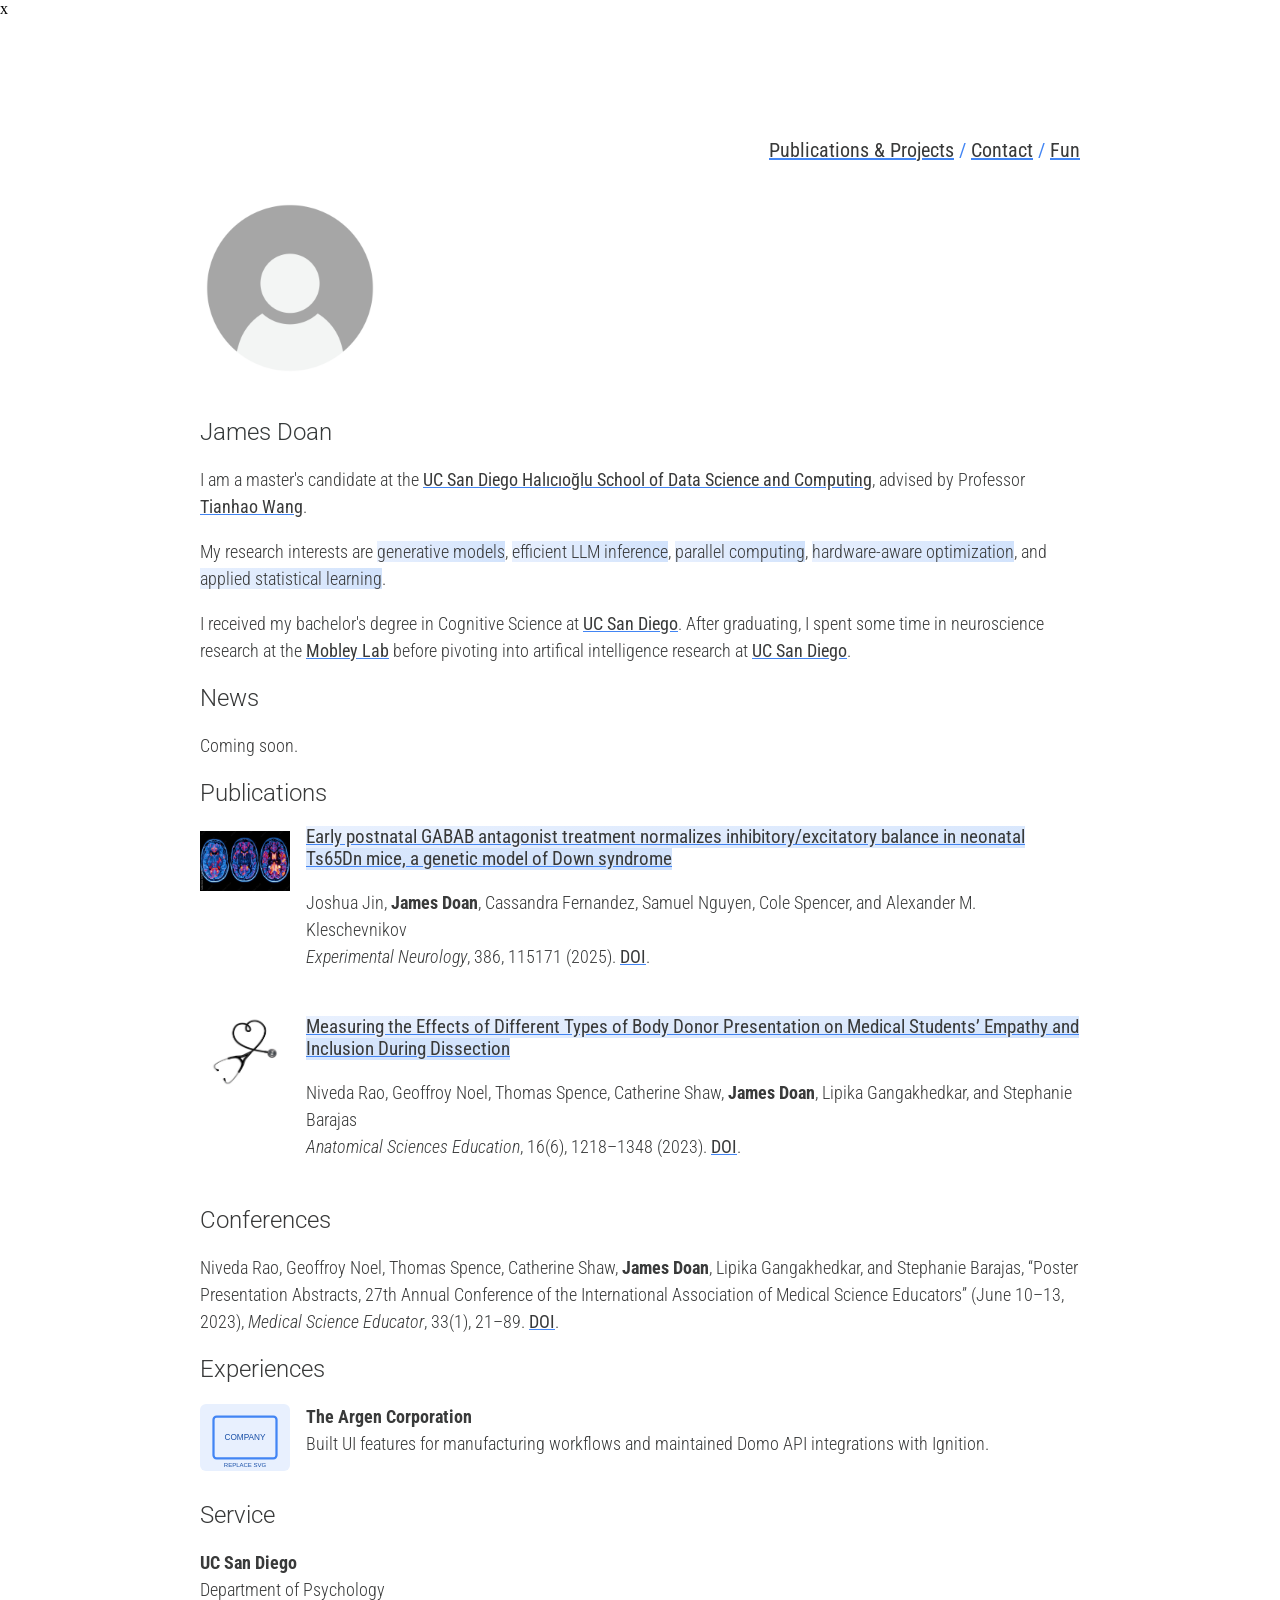
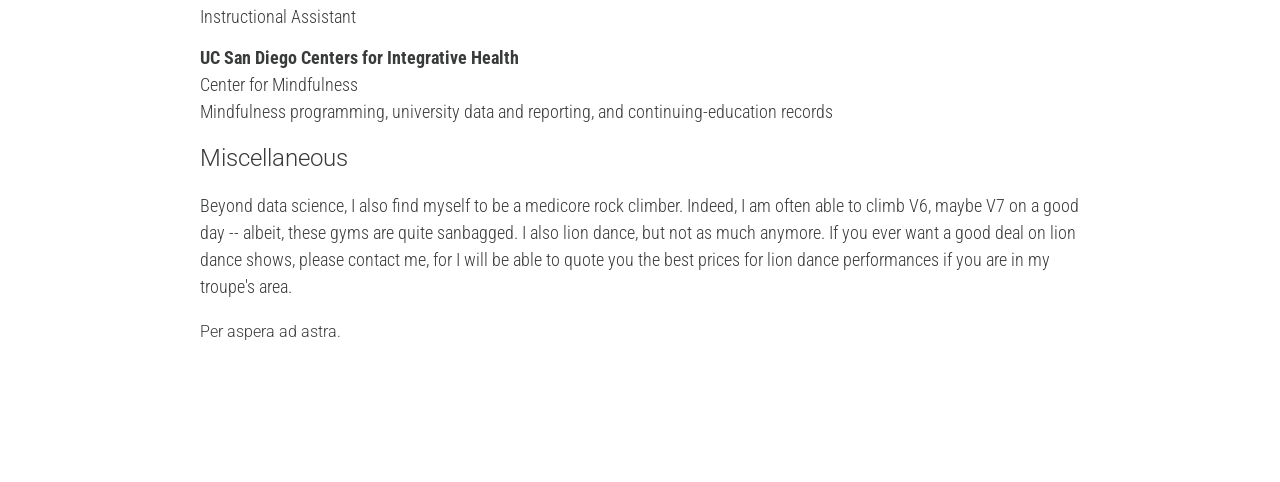
==== commit 8329971f: "Initial commit" ====
--- a/index.html
+++ b/index.html
@@ -27,13 +27,13 @@
         My research interests are <span style="background:linear-gradient(90deg,#e8f0fe,#d2e3fc)">generative models</span>, <span style="background:linear-gradient(90deg,#e8f0fe,#d2e3fc)">efficient LLM inference</span>, <span style="background:linear-gradient(90deg,#e8f0fe,#d2e3fc)">parallel computing</span>, <span style="background:linear-gradient(90deg,#e8f0fe,#d2e3fc)">hardware-aware optimization</span>, and <span style="background:linear-gradient(90deg,#e8f0fe,#d2e3fc)">applied statistical learning</span>.
       </p>
       <p style="font-family:'Roboto Condensed';font-weight:300;font-size:18px;line-height:1.5">
-        I received my bachelor's degree in Cognitive Science at <a href="https://cogsci.ucsd.edu/">UC San Diego</a>. After graduating, I spent some time in neuroscience research at the <a href="https://neurosciences.ucsd.edu/research/labs/mobley/index.html">Mobley Lab</a> before pivoting into superintelligence research at <a href="https://hsdsc.ucsd.edu/">UC San Diego</a>.
+        I received my bachelor's degree in Cognitive Science at <a href="https://cogsci.ucsd.edu/">UC San Diego</a>. After graduating, I spent some time in neuroscience research at the <a href="https://neurosciences.ucsd.edu/research/labs/mobley/index.html">Mobley Lab</a> before pivoting into artifical intelligence research at <a href="https://hsdsc.ucsd.edu/">UC San Diego</a>.
       </p>
     </section>
 
     <section>
       <h2 style="font-family:'Roboto';font-weight:300">News</h2>
-      <p style="font-family:'Roboto Condensed';font-weight:300;font-size:18px;line-height:1.5">Nov 2026 — Started an infrastructure project for UCSD artificial intelligence directives by the Chancellor.</p>
+      <p style="font-family:'Roboto Condensed';font-weight:300;font-size:18px;line-height:1.5">Coming soon.</p>
     </section>
 
     <section>
